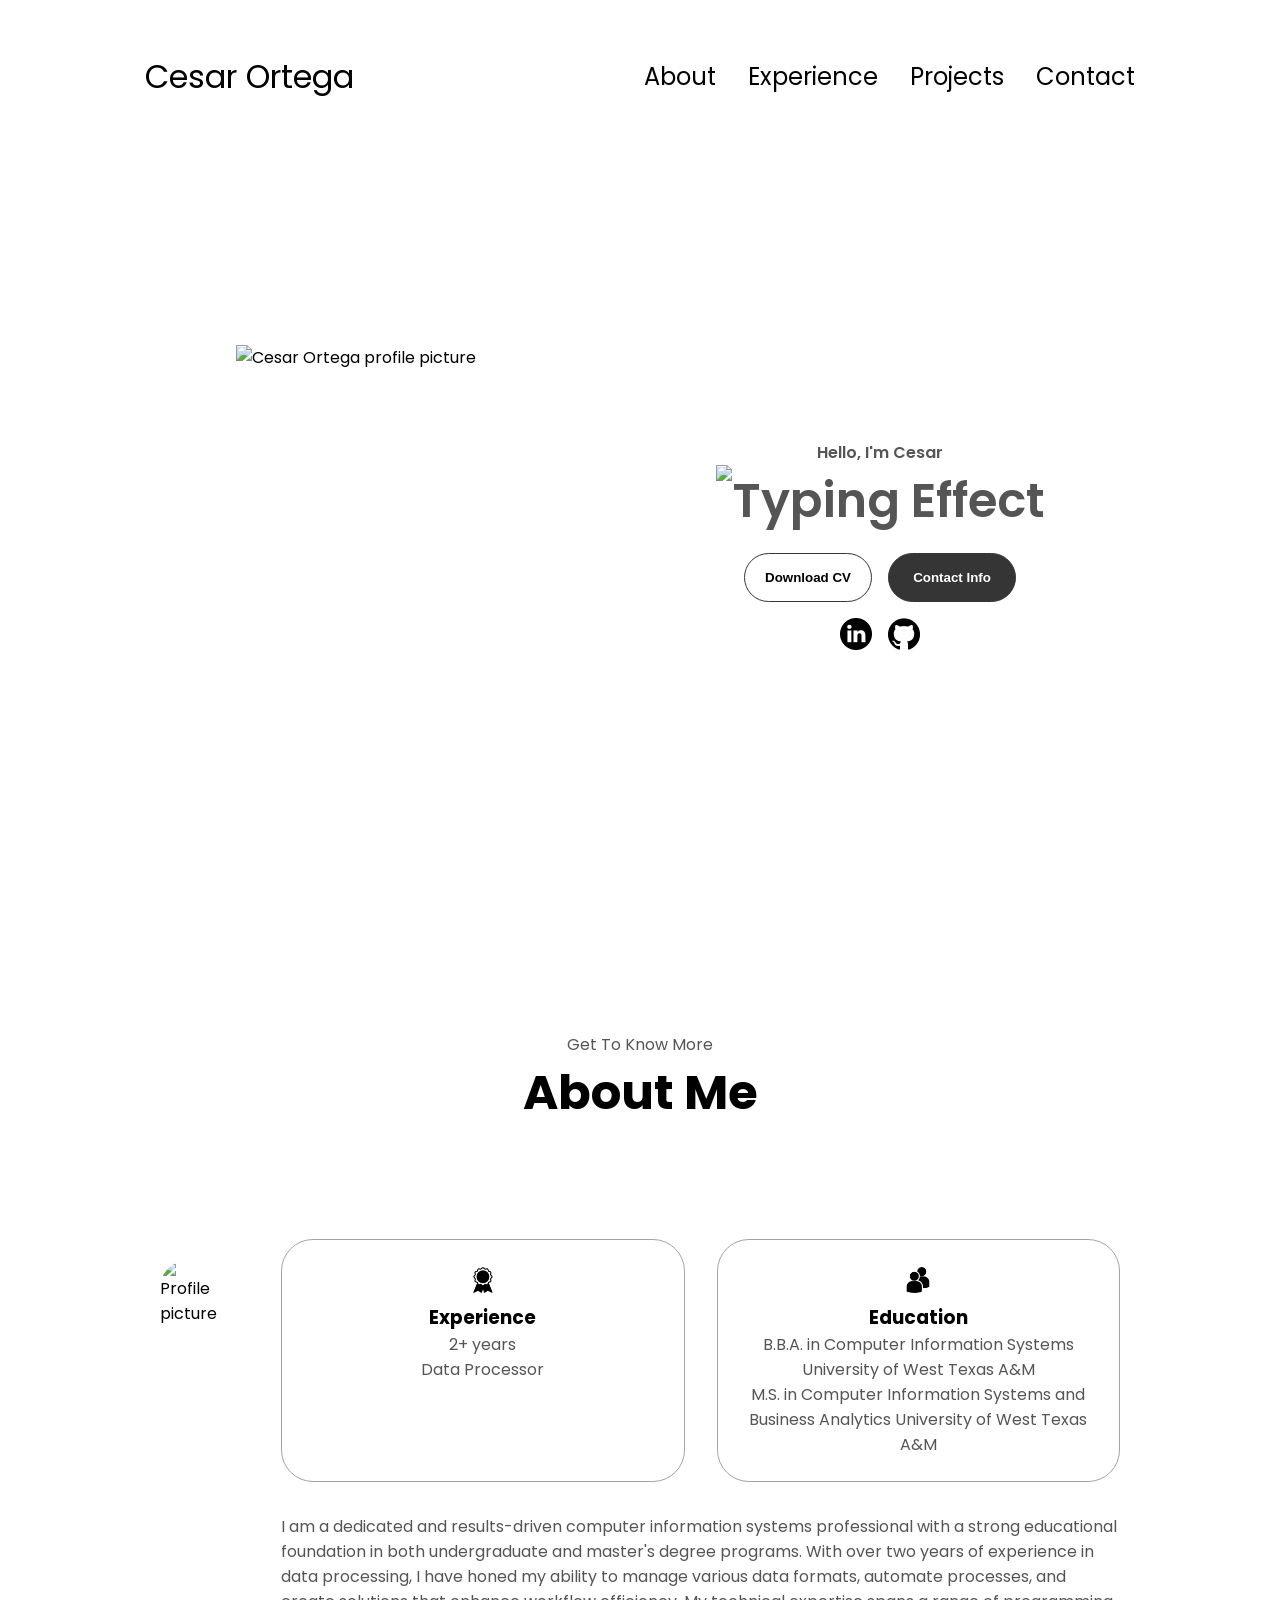
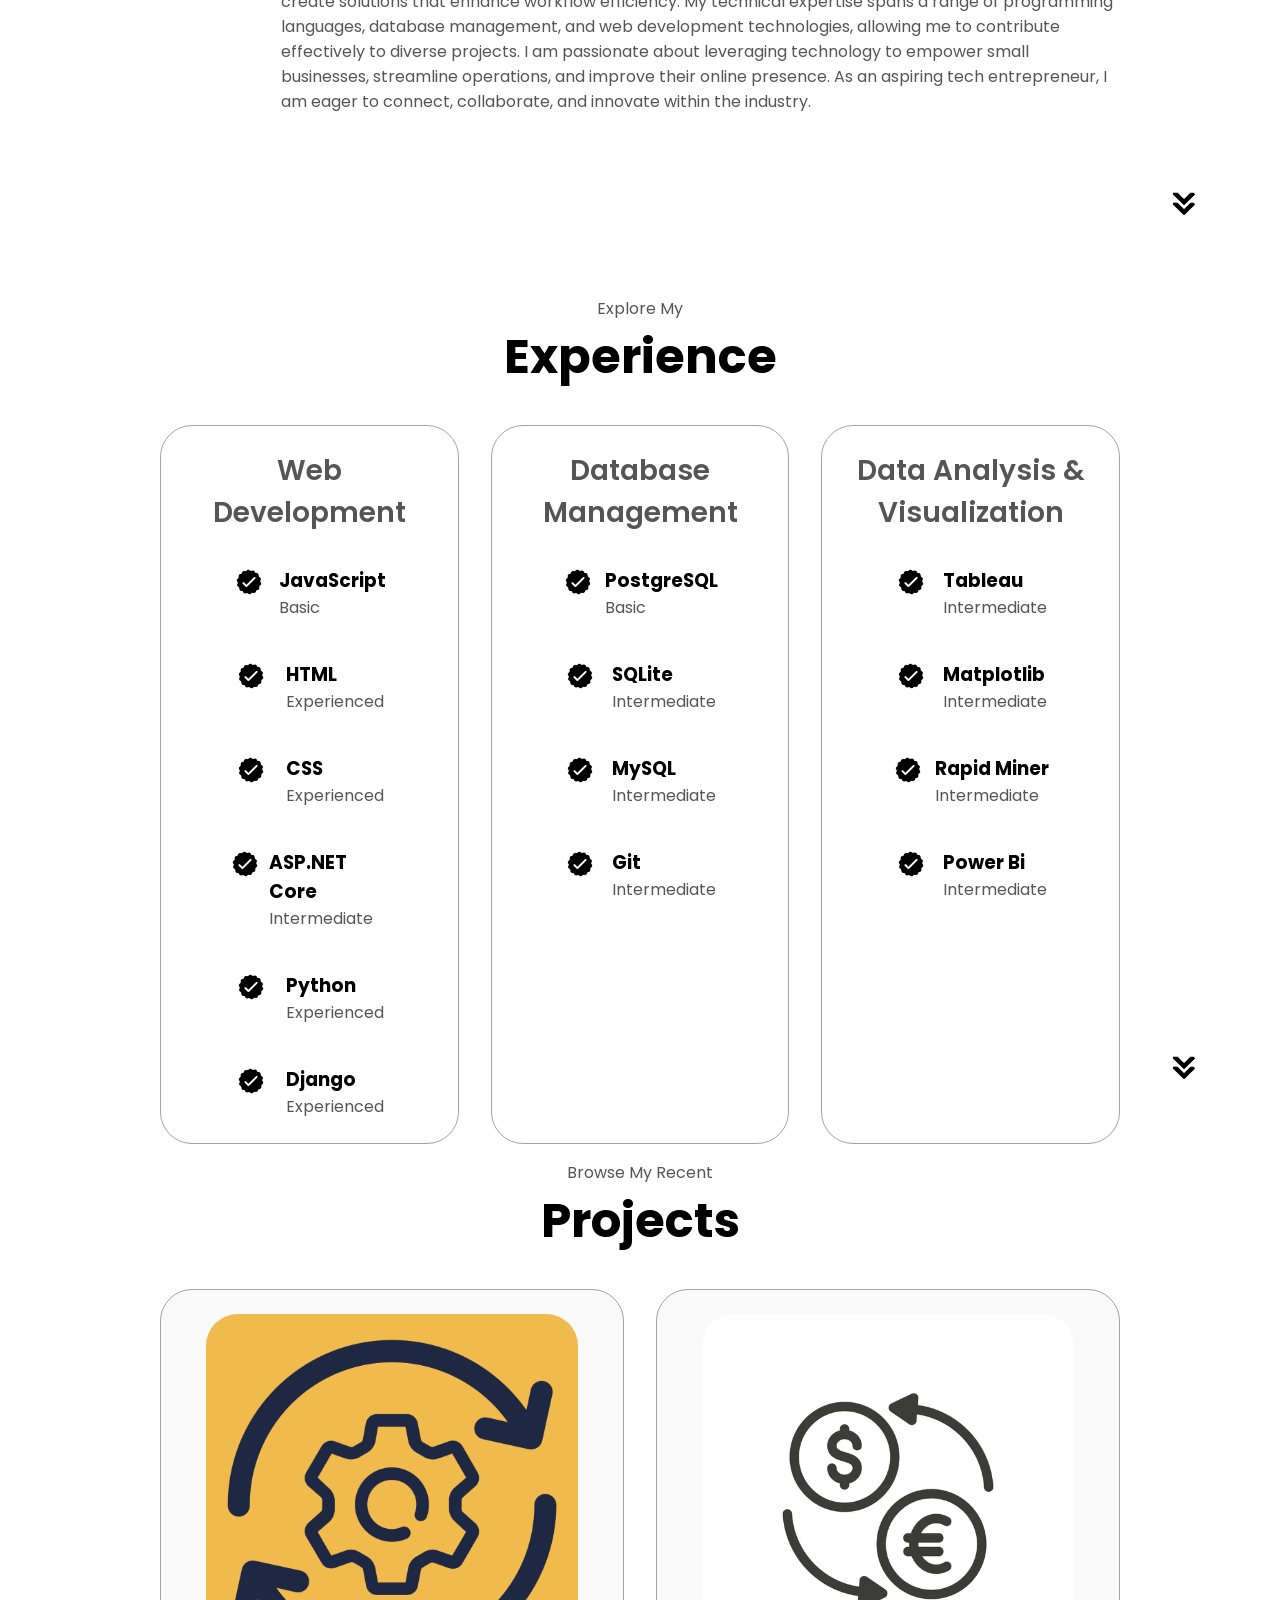
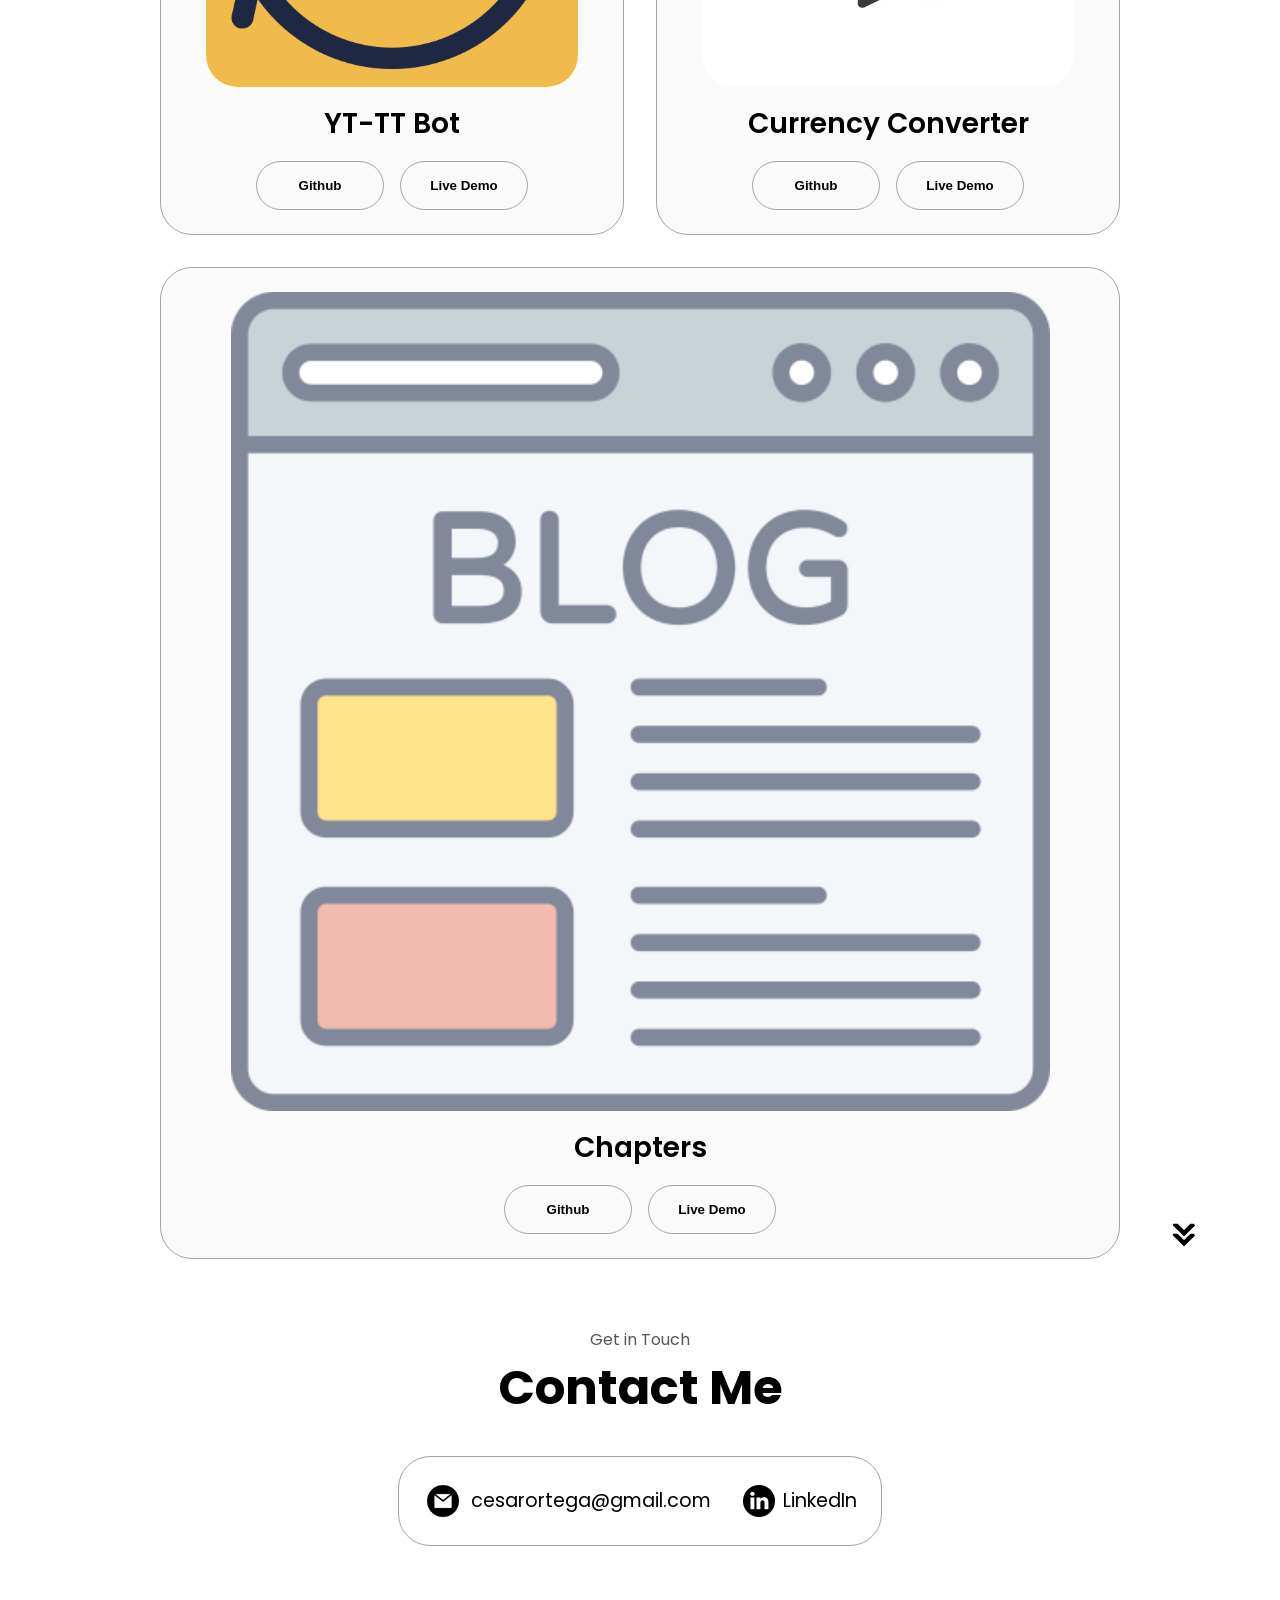
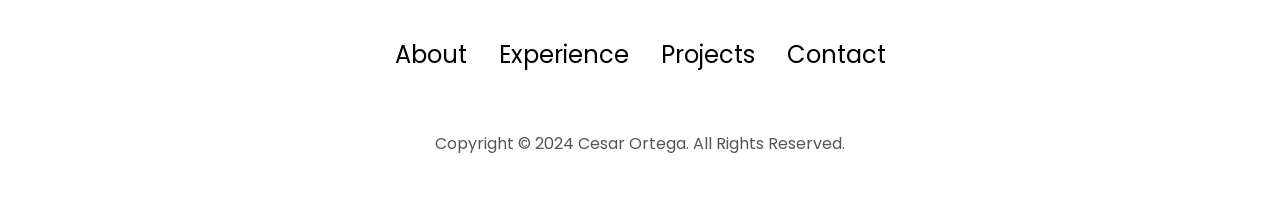
==== portfolio/index.html @ c5d30675 "Porfolio Commit Finished Version #1" ====
<!DOCTYPE html>
<html lang="en">
  <head>
    <meta charset="UTF-8" />
    <meta http-equiv="X-UA-Compatible" content="IE=edge" />
    <meta name="viewport" content="width=device-width, initial-scale=1.0" />
    <title>My Portfolio</title>
    <link rel="stylesheet" href="style.css" />
    <link rel="stylesheet" href="mediaqueries.css" />
  </head>
  <body>
    <nav id="desktop-nav">
      <div class="logo">Cesar Ortega</div>
      <div>
        <ul class="nav-links">
          <li><a href="#about">About</a></li>
          <li><a href="#experience">Experience</a></li>
          <li><a href="#projects">Projects</a></li>
          <li><a href="#contact">Contact</a></li>
        </ul>
      </div>
    </nav>
    <nav id="hamburger-nav">
      <div class="logo">Cesar Ortega</div>
      <div class="hamburger-menu">
        <div class="hamburger-icon" onclick="toggleMenu()">
          <span></span>
          <span></span>
          <span></span>
        </div>
        <div class="menu-links">
          <li><a href="#about" onclick="toggleMenu()">About</a></li>
          <li><a href="#experience" onclick="toggleMenu()">Experience</a></li>
          <li><a href="#projects" onclick="toggleMenu()">Projects</a></li>
          <li><a href="#contact" onclick="toggleMenu()">Contact</a></li>
        </div>
      </div>
    </nav>
    <section id="profile">
      <div class="section__pic-container">
        <img src="./assets/profile-pic.png" alt="Cesar Ortega profile picture" />
      </div>
      <!-- <div class="section__text">
        <p class="section__text__p1">Hello, I'm</p>
        <h1 class="title">Cesar Ortega</h1>
        <p class="section__text__p2">Frontend Developer</p>
        <div class="btn-container"> -->
          <div class="section__text">
            <p class="section__text__p1">Hello, I'm Cesar</p>
            <h1 class="title">
                <p align="center">
                    <img src="https://readme-typing-svg.herokuapp.com?font=Fira+Code&color=00A1E4&width=450&height=30&lines=👋👋👋;Tech+Entrepreneur;CIS+Graduate;Aspiring+Business+Owner..;Building+For+Small+Businesses..;Let's+Connect+and+Collaborate!&center=true" alt="Typing Effect">
                </p>
            </h1>
            <p class="section__text__p2"></p>
            <div class="btn-container">
          <button
            class="btn btn-color-2"
            onclick="window.open('./assets/resume.pdf')"
          >
            Download CV
          </button>
          <button class="btn btn-color-1" onclick="location.href='./#contact'">
            Contact Info
          </button>
        </div>
        <div id="socials-container">
          <img
            src="./assets/linkedin.png"
            alt="My LinkedIn profile"
            class="icon"
            onclick="location.href='https://www.linkedin.com/in/cesar-ortega-9091891b1/'"
          />
          <img
            src="./assets/github.png"
            alt="My Github profile"
            class="icon"
            onclick="location.href='https://github.com/Byte-Repository'"
          />
        </div>
      </div>
    </section>
    <section id="about">
      <p class="section__text__p1">Get To Know More</p>
      <h1 class="title">About Me</h1>
      <div class="section-container">
        <div class="section__pic-container">
          <img
            src="./assets/about-pic.png"
            alt="Profile picture"
            class="about-pic"
          />
        </div>
        <div class="about-details-container">
          <div class="about-containers">
            <div class="details-container">
              <img
                src="./assets/experience.png"
                alt="Experience icon"
                class="icon"
              />
              <h3>Experience</h3>
              <p>2+ years <br />Data Processor</p>
            </div>
            <div class="details-container">
              <img
                src="./assets/education.png"
                alt="Education icon"
                class="icon"
              />
              <h3>Education</h3>
              <p>B.B.A. in Computer Information Systems
                University of West Texas A&M <br />M.S. in Computer Information Systems and Business Analytics
                University of West Texas A&M
              </p>
            </div>
          </div>
          <div class="text-container">
            <p>
              I am a dedicated and results-driven computer information systems professional with a strong educational foundation in both undergraduate and master's degree programs. With over two years of experience in data processing, I have honed my ability to manage various data formats, automate processes, and create solutions that enhance workflow efficiency. My technical expertise spans a range of programming languages, database management, and web development technologies, allowing me to contribute effectively to diverse projects.
              I am passionate about leveraging technology to empower small businesses, streamline operations, and improve their online presence. As an aspiring tech entrepreneur, I am eager to connect, collaborate, and innovate within the industry.
            </p>
          </div>
        </div>
      </div>
      <img
        src="./assets/arrow.png"
        alt="Arrow icon"
        class="icon arrow"
        onclick="location.href='./#experience'"
      />
    </section>
    <section id="experience">
      <p class="section__text__p1">Explore My</p>
      <h1 class="title">Experience</h1>
      <div class="experience-details-container">
        <div class="about-containers">
          <div class="details-container">
            <h2 class="experience-sub-title">Web Development</h2>
            <div class="article-container">
              <article>
                <img src="./assets/checkmark.png" alt="Experience icon" class="icon" />
                <div>
                  <h3>JavaScript</h3>
                  <p>Basic</p>
                </div>
              </article>
              <article>
                <img src="./assets/checkmark.png" alt="Experience icon" class="icon" />
                <div>
                  <h3>HTML</h3>
                  <p>Experienced</p>
                </div>
              </article>
              <article>
                <img src="./assets/checkmark.png" alt="Experience icon" class="icon" />
                <div>
                  <h3>CSS</h3>
                  <p>Experienced</p>
                </div>
              </article>
              <article>
                <img src="./assets/checkmark.png" alt="Experience icon" class="icon" />
                <div>
                  <h3>ASP.NET Core</h3>
                  <p>Intermediate</p>
                </div>
              </article>
              <article>
                <img src="./assets/checkmark.png" alt="Experience icon" class="icon" />
                <div>
                  <h3>Python</h3>
                  <p>Experienced</p>
                </div>
              </article>
              <article>
                <img src="./assets/checkmark.png" alt="Experience icon" class="icon" />
                <div>
                  <h3>Django</h3>
                  <p>Experienced</p>
                </div>
              </article>
            </div>
          </div>
          <div class="details-container">
            <h2 class="experience-sub-title">Database Management</h2>
            <div class="article-container">
              <article>
                <img
                  src="./assets/checkmark.png"
                  alt="Experience icon"
                  class="icon"
                />
                <div>
                  <h3>PostgreSQL</h3>
                  <p>Basic</p>
                </div>
              </article>
              <article>
                <img
                  src="./assets/checkmark.png"
                  alt="Experience icon"
                  class="icon"
                />
                <div>
                  <h3>SQLite</h3>
                  <p>Intermediate</p>
                </div>
              </article>
              <article>
                <img
                  src="./assets/checkmark.png"
                  alt="Experience icon"
                  class="icon"
                />
                <div>
                  <h3>MySQL</h3>
                  <p>Intermediate</p>
                </div>
              </article>
              <article>
                <img
                  src="./assets/checkmark.png"
                  alt="Experience icon"
                  class="icon"
                />
                <div>
                  <h3>Git</h3>
                  <p>Intermediate</p>
                </div>
              </article>
            </div>
          </div>
          <div class="details-container">
            <h2 class="experience-sub-title">Data Analysis & Visualization</h2>
            <div class="article-container">
              <article>
                <img
                  src="./assets/checkmark.png"
                  alt="Experience icon"
                  class="icon"
                />
                <div>
                  <h3>Tableau</h3>
                  <p>Intermediate</p>
                </div>
              </article>
              <article>
                <img
                  src="./assets/checkmark.png"
                  alt="Experience icon"
                  class="icon"
                />
                <div>
                  <h3>Matplotlib</h3>
                  <p>Intermediate</p>
                </div>
              </article>
              <article>
                <img
                  src="./assets/checkmark.png"
                  alt="Experience icon"
                  class="icon"
                />
                <div>
                  <h3>Rapid Miner</h3>
                  <p>Intermediate</p>
                </div>
              </article>
              <article>
                <img
                  src="./assets/checkmark.png"
                  alt="Experience icon"
                  class="icon"
                />
                <div>
                  <h3>Power Bi</h3>
                  <p>Intermediate</p>
                </div>
              </article>
            </div>
        </div>
      </div>
      <img
        src="./assets/arrow.png"
        alt="Arrow icon"
        class="icon arrow"
        onclick="location.href='./#projects'"
      />
    </section>
    <section id="projects">
      <p class="section__text__p1">Browse My Recent</p>
      <h1 class="title">Projects</h1>
      <div class="experience-details-container">
        <div class="about-containers">
          <div class="details-container color-container">
            <div class="article-container">
              <img
                src="./assets/project-1.png"
                alt="Project 1"
                class="project-img"
              />
            </div>
            <h2 class="experience-sub-title project-title">YT-TT Bot</h2>
            <div class="btn-container">
              <button
                class="btn btn-color-2 project-btn"
                onclick="location.href='https://github.com/Byte-Repository/yt-tt-Bot'"
              >
                Github
              </button>
              <button
                class="btn btn-color-2 project-btn"
                onclick="location.href='https://github.com/Byte-Repository/yt-tt-Bot'"
              >
                Live Demo
              </button>
            </div>
          </div>
          <div class="details-container color-container">
            <div class="article-container">
              <img
                src="./assets/project-2.png"
                alt="Project 2"
                class="project-img"
              />
            </div>
            <h2 class="experience-sub-title project-title">Currency Converter</h2>
            <div class="btn-container">
              <button
                class="btn btn-color-2 project-btn"
                onclick="location.href='https://github.com/Byte-Repository/CurrencyConverter'"
              >
                Github
              </button>
              <button
                class="btn btn-color-2 project-btn"
                onclick="location.href='https://github.com/Byte-Repository/CurrencyConverter'"
              >
                Live Demo
              </button>
            </div>
          </div>
          <div class="details-container color-container">
            <div class="article-container">
              <img
                src="./assets/project-3.png"
                alt="Project 3"
                class="project-img"
              />
            </div>
            <h2 class="experience-sub-title project-title">Chapters</h2>
            <div class="btn-container">
              <button
                class="btn btn-color-2 project-btn"
                onclick="location.href='https://github.com/Byte-Repository/chapters'"
              >
                Github
              </button>
              <button
                class="btn btn-color-2 project-btn"
                onclick="location.href='https://github.com/Byte-Repository/chapters'"
              >
                Live Demo
              </button>
            </div>
          </div>
        </div>
      </div>
      <img
        src="./assets/arrow.png"
        alt="Arrow icon"
        class="icon arrow"
        onclick="location.href='./#contact'"
      />
    </section>
    <section id="contact">
      <p class="section__text__p1">Get in Touch</p>
      <h1 class="title">Contact Me</h1>
      <div class="contact-info-upper-container">
        <div class="contact-info-container">
          <img
            src="./assets/email.png"
            alt="Email icon"
            class="icon contact-icon email-icon"
          />
          <p><a href="mailto:cesarortegafrias@gmail.com">cesarortega@gmail.com</a></p>
        </div>
        <div class="contact-info-container">
          <img
            src="./assets/linkedin.png"
            alt="LinkedIn icon"
            class="icon contact-icon"
          />
          <p><a href="https://www.linkedin.com/in/cesar-ortega-9091891b1/">LinkedIn</a></p>
        </div>
      </div>
    </section>
    <footer>
      <nav>
        <div class="nav-links-container">
          <ul class="nav-links">
            <li><a href="#about">About</a></li>
            <li><a href="#experience">Experience</a></li>
            <li><a href="#projects">Projects</a></li>
            <li><a href="#contact">Contact</a></li>
          </ul>
        </div>
      </nav>
      <p>Copyright &#169; 2024 Cesar Ortega. All Rights Reserved.</p>
    </footer>
    <script src="script.js"></script>
  </body>
</html>
---- portfolio/style.css ----
/* GENERAL */

@import url("https://fonts.googleapis.com/css2?family=Poppins:wght@300;400;500;600&display=swap");

* {
  margin: 0;
  padding: 0;
}

body {
  font-family: "Poppins", sans-serif;
}

html {
  scroll-behavior: smooth;
}

p {
  color: rgb(85, 85, 85);
}

/* TRANSITION */

a,
.btn {
  transition: all 300ms ease;
}

/* DESKTOP NAV */

nav,
.nav-links {
  display: flex;
}

nav {
  justify-content: space-around;
  align-items: center;
  height: 17vh;
}

.nav-links {
  gap: 2rem;
  list-style: none;
  font-size: 1.5rem;
}

a {
  color: black;
  text-decoration: none;
  text-decoration-color: white;
}

a:hover {
  color: grey;
  text-decoration: underline;
  text-underline-offset: 1rem;
  text-decoration-color: rgb(181, 181, 181);
}

.logo {
  font-size: 2rem;
}

.logo:hover {
  cursor: default;
}

/* HAMBURGER MENU */

#hamburger-nav {
  display: none;
}

.hamburger-menu {
  position: relative;
  display: inline-block;
}

.hamburger-icon {
  display: flex;
  flex-direction: column;
  justify-content: space-between;
  height: 24px;
  width: 30px;
  cursor: pointer;
}

.hamburger-icon span {
  width: 100%;
  height: 2px;
  background-color: black;
  transition: all 0.3 ease-in-out;
}

.menu-links {
  position: absolute;
  top: 100%;
  right: 0;
  background-color: white;
  width: fit-content;
  max-height: 0;
  overflow: hidden;
  transition: all 0.3 ease-in-out;
}

.menu-links a {
  display: block;
  padding: 10px;
  text-align: center;
  font-size: 1.5rem;
  color: black;
  text-decoration: none;
  transition: all 0.3 ease-in-out;
}

.menu-links li {
  list-style: none;
}

.menu-links.open {
  max-height: 300px;
}

.hamburger-icon.open span:first-child {
  transform: rotate(45deg) translate(10px, 5px);
}

.hamburger-icon.open span:nth-child(2) {
  opacity: 0;
}

.hamburger-icon.open span:last-child {
  transform: rotate(-45deg) translate(10px, -5px);
}

.hamburger-icon span:first-child {
  transform: none;
}

.hamburger-icon span:first-child {
  opacity: 1;
}

.hamburger-icon span:first-child {
  transform: none;
}

/* SECTIONS */

section {
  padding-top: 4vh;
  height: 96vh;
  margin: 0 10rem;
  box-sizing: border-box;
  min-height: fit-content;
}

.section-container {
  display: flex;
}

/* PROFILE SECTION */

#profile {
  display: flex;
  justify-content: center;
  gap: 5rem;
  height: 80vh;
}

.section__pic-container {
  display: flex;
  height: 400px;
  width: 400px;
  margin: auto 0;
}

.section__text {
  align-self: center;
  text-align: center;
}

.section__text p {
  font-weight: 600;
}

.section__text__p1 {
  text-align: center;
}

.section__text__p2 {
  font-size: 1.75rem;
  margin-bottom: 1rem;
}

.title {
  font-size: 3rem;
  text-align: center;
}

#socials-container {
  display: flex;
  justify-content: center;
  margin-top: 1rem;
  gap: 1rem;
}

/* ICONS */

.icon {
  cursor: pointer;
  height: 2rem;
}

/* BUTTONS */

.btn-container {
  display: flex;
  justify-content: center;
  gap: 1rem;
}

.btn {
  font-weight: 600;
  transition: all 300ms ease;
  padding: 1rem;
  width: 8rem;
  border-radius: 2rem;
}

.btn-color-1,
.btn-color-2 {
  border: rgb(53, 53, 53) 0.1rem solid;
}

.btn-color-1:hover,
.btn-color-2:hover {
  cursor: pointer;
}

.btn-color-1,
.btn-color-2:hover {
  background: rgb(53, 53, 53);
  color: white;
}

.btn-color-1:hover {
  background: rgb(0, 0, 0);
}

.btn-color-2 {
  background: none;
}

.btn-color-2:hover {
  border: rgb(255, 255, 255) 0.1rem solid;
}

.btn-container {
  gap: 1rem;
}

/* ABOUT SECTION */

#about {
  position: relative;
}

.about-containers {
  gap: 2rem;
  margin-bottom: 2rem;
  margin-top: 2rem;
}

.about-details-container {
  justify-content: center;
  flex-direction: column;
}

.about-containers,
.about-details-container {
  display: flex;
}

.about-pic {
  border-radius: 2rem;
}

.arrow {
  position: absolute;
  right: -5rem;
  bottom: 2.5rem;
}

.details-container {
  padding: 1.5rem;
  flex: 1;
  background: white;
  border-radius: 2rem;
  border: rgb(53, 53, 53) 0.1rem solid;
  border-color: rgb(163, 163, 163);
  text-align: center;
}

.section-container {
  gap: 4rem;
  height: 80%;
}

.section__pic-container {
  height: 400px;
  width: 400px;
  margin: auto 0;
}

/* EXPERIENCE SECTION */

#experience {
  position: relative;
}

.experience-sub-title {
  color: rgb(85, 85, 85);
  font-weight: 600;
  font-size: 1.75rem;
  margin-bottom: 2rem;
}

.experience-details-container {
  display: flex;
  justify-content: center;
  flex-direction: column;
}

.article-container {
  display: flex;
  text-align: initial;
  flex-wrap: wrap;
  flex-direction: row;
  gap: 2.5rem;
  justify-content: space-around;
}

article {
  display: flex;
  width: 10rem;
  justify-content: space-around;
  gap: 0.5rem;
}

article .icon {
  cursor: default;
}

/* PROJECTS SECTION */

#projects {
  position: relative;
}

.color-container {
  border-color: rgb(163, 163, 163);
  background: rgb(250, 250, 250);
}

.project-img {
  border-radius: 2rem;
  width: 90%;
  height: 90%;
}

.project-title {
  margin: 1rem;
  color: black;
}

.project-btn {
  color: black;
  border-color: rgb(163, 163, 163);
}

/* CONTACT */

#contact {
  display: flex;
  justify-content: center;
  flex-direction: column;
  height: 70vh;
}

.contact-info-upper-container {
  display: flex;
  justify-content: center;
  border-radius: 2rem;
  border: rgb(53, 53, 53) 0.1rem solid;
  border-color: rgb(163, 163, 163);
  background: (250, 250, 250);
  margin: 2rem auto;
  padding: 0.5rem;
}

.contact-info-container {
  display: flex;
  align-items: center;
  justify-content: center;
  gap: 0.5rem;
  margin: 1rem;
}

.contact-info-container p {
  font-size: larger;
}

.contact-icon {
  cursor: default;
}

.email-icon {
  height: 2.5rem;
}

/* FOOTER SECTION */

footer {
  height: 26vh;
  margin: 0 1rem;
}

footer p {
  text-align: center;
}
---- portfolio/mediaqueries.css ----
@media screen and (max-width: 1400px) {
  #profile {
    height: 83vh;
    margin-bottom: 6rem;
  }
  .about-containers {
    flex-wrap: wrap;
  }
  #contact,
  #projects {
    height: fit-content;
  }
}

@media screen and (max-width: 1200px) {
  #desktop-nav {
    display: none;
  }
  #hamburger-nav {
    display: flex;
  }
  #experience,
  .experience-details-container {
    margin-top: 2rem;
  }
  #profile,
  .section-container {
    display: block;
  }
  .arrow {
    display: none;
  }
  section,
  .section-container {
    height: fit-content;
  }
  section {
    margin: 0 5%;
  }
  .section__pic-container {
    width: 275px;
    height: 275px;
    margin: 0 auto 2rem;
  }
  .about-containers {
    margin-top: 0;
  }
}

@media screen and (max-width: 600px) {
  #contact,
  footer {
    height: 40vh;
  }
  #profile {
    height: 83vh;
    margin-bottom: 0;
  }
  article {
    font-size: 1rem;
  }
  footer nav {
    height: fit-content;
    margin-bottom: 2rem;
  }
  .about-containers,
  .contact-info-upper-container,
  .btn-container {
    flex-wrap: wrap;
  }
  .contact-info-container {
    margin: 0;
  }
  .contact-info-container p,
  .nav-links li a {
    font-size: 1rem;
  }
  .experience-sub-title {
    font-size: 1.25rem;
  }
  .logo {
    font-size: 1.5rem;
  }
  .nav-links {
    flex-direction: column;
    gap: 0.5rem;
    text-align: center;
  }
  .section__pic-container {
    width: auto;
    height: 46vw;
    justify-content: center;
  }
  .section__text__p2 {
    font-size: 1.25rem;
  }
  .title {
    font-size: 2rem;
  }
  .text-container {
    text-align: justify;
  }
}
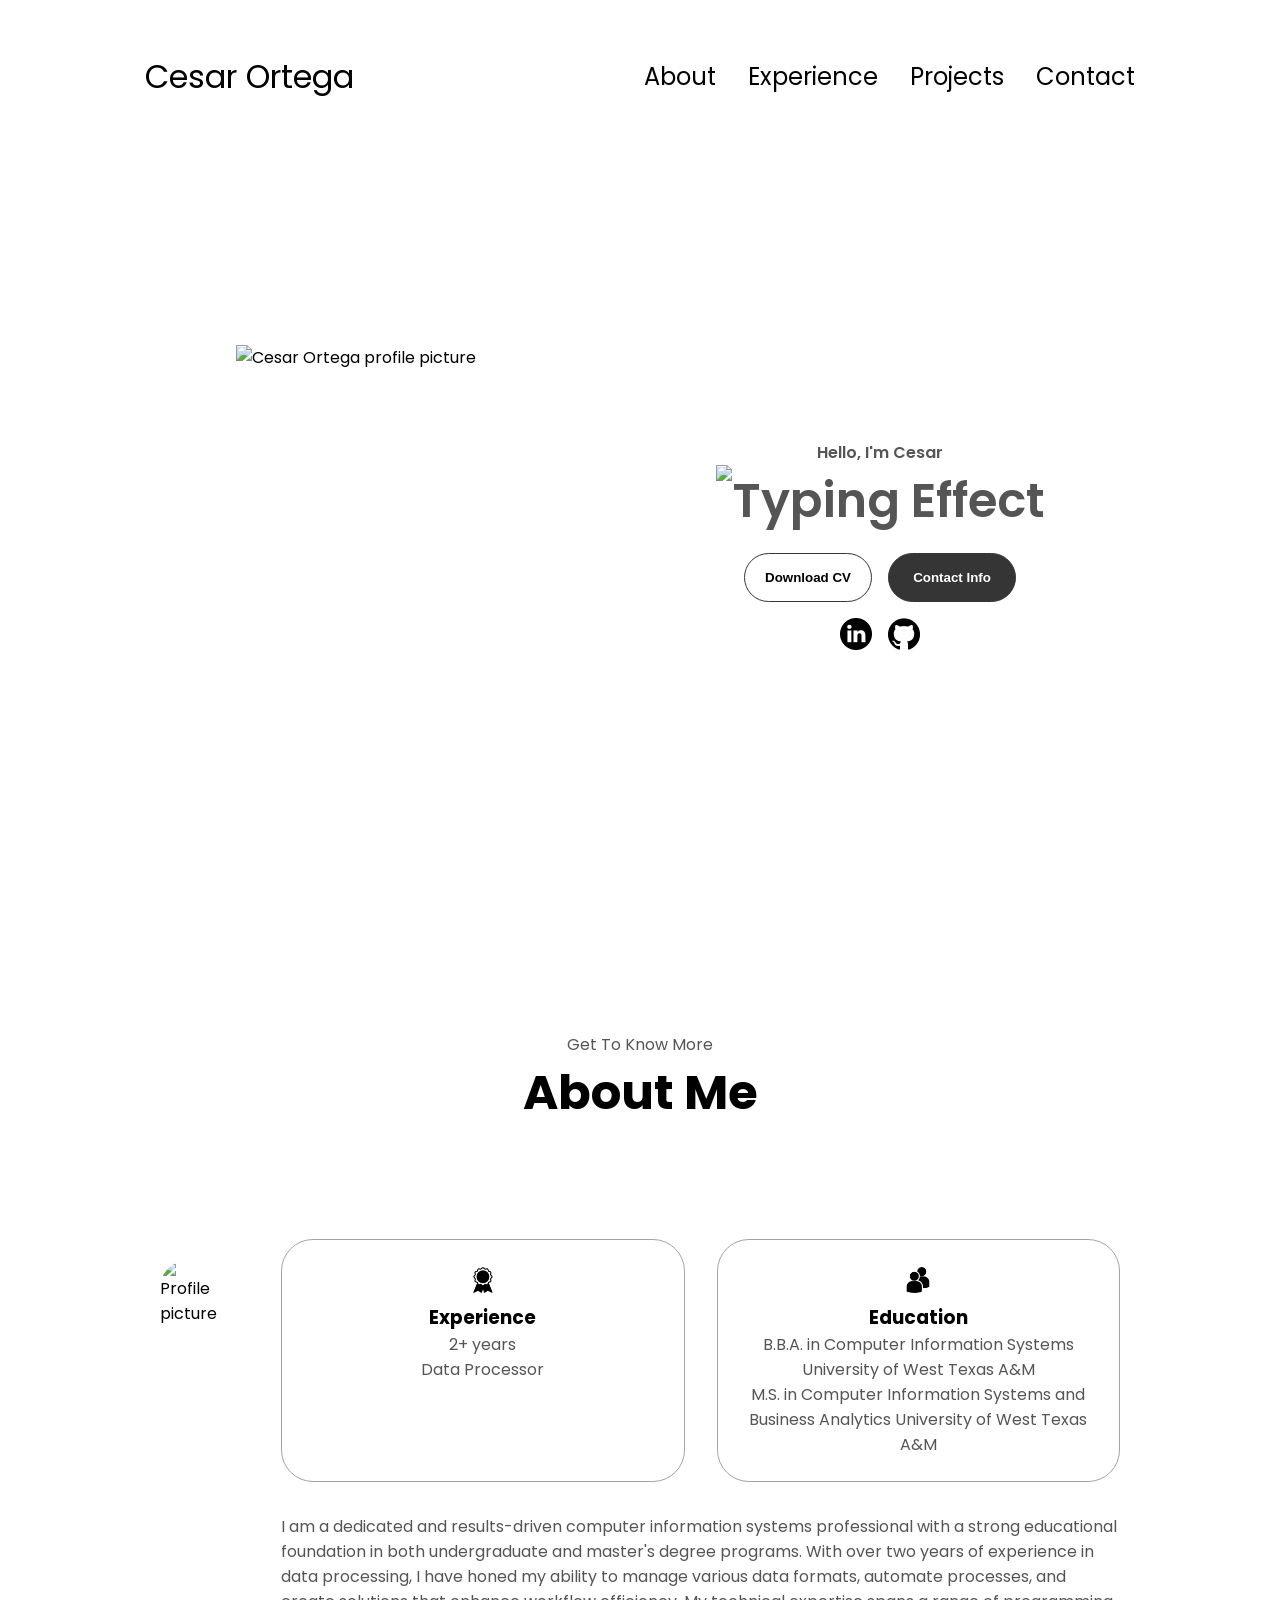
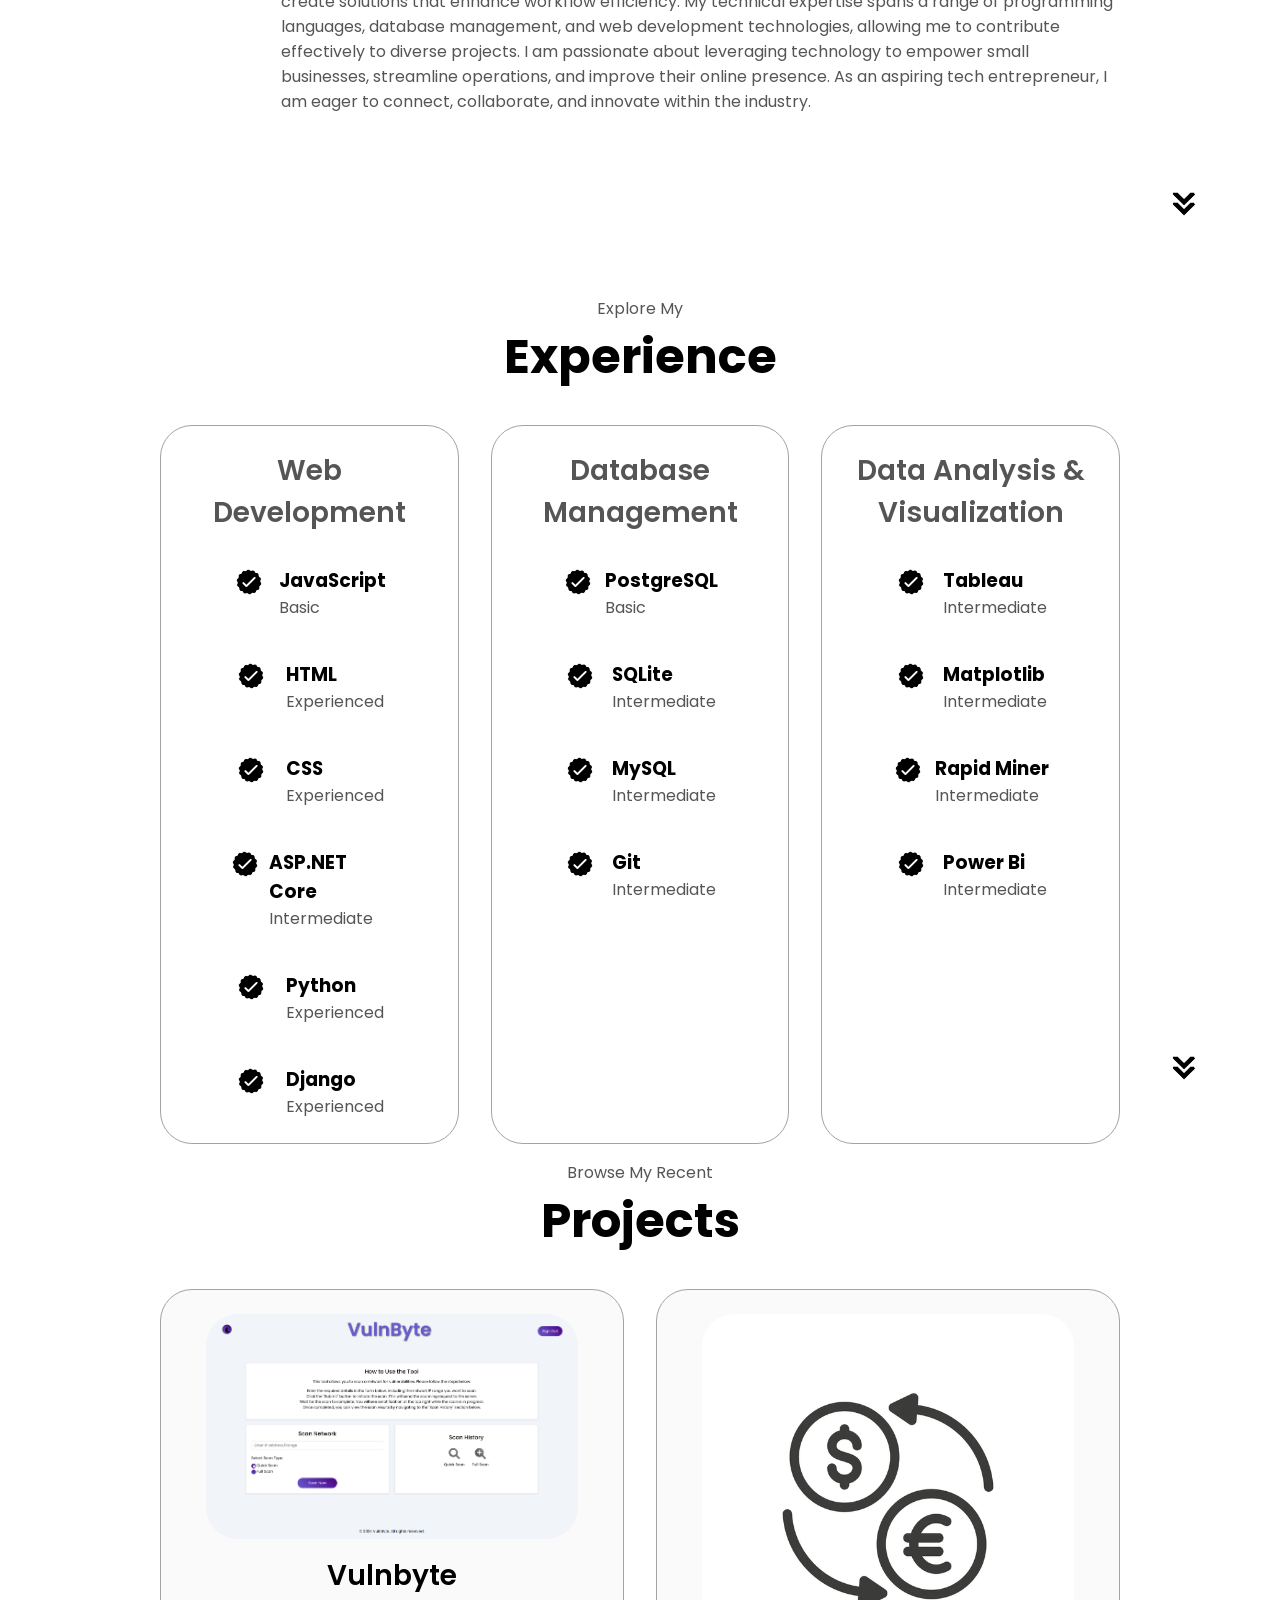
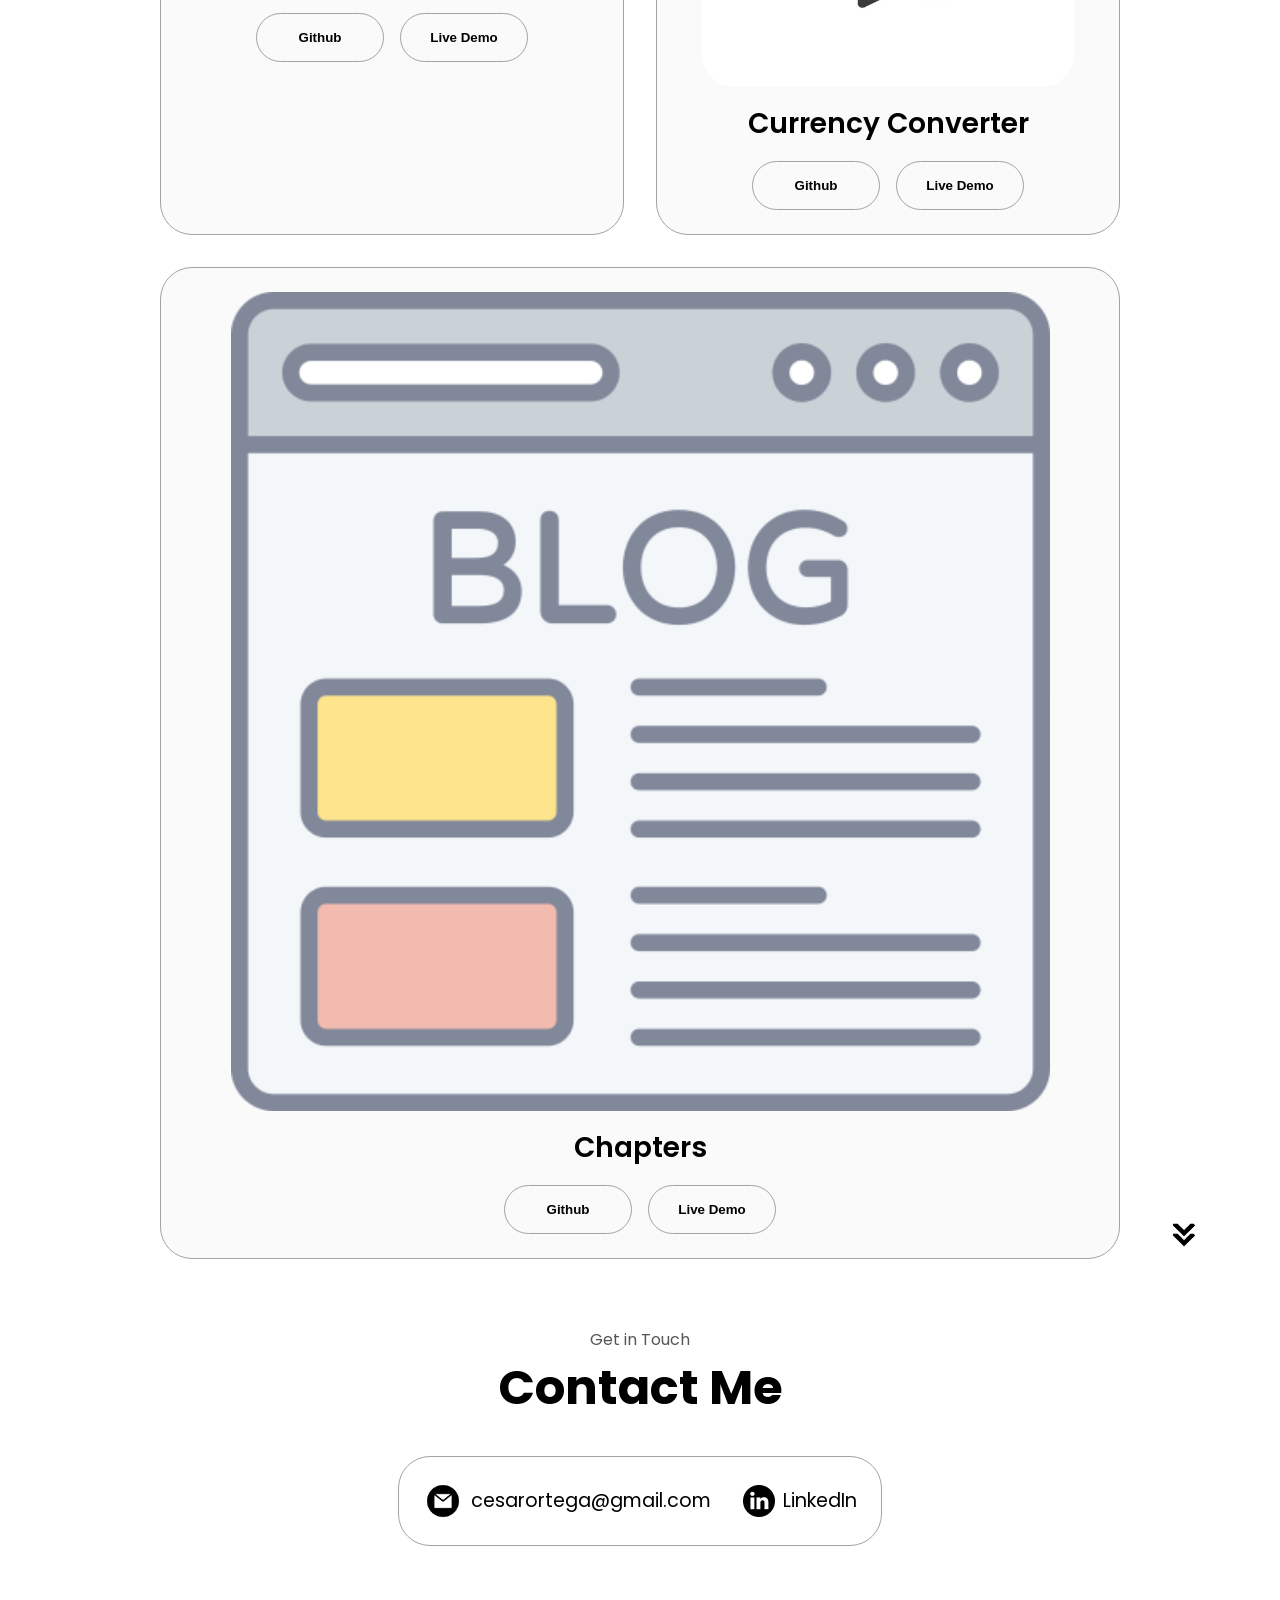
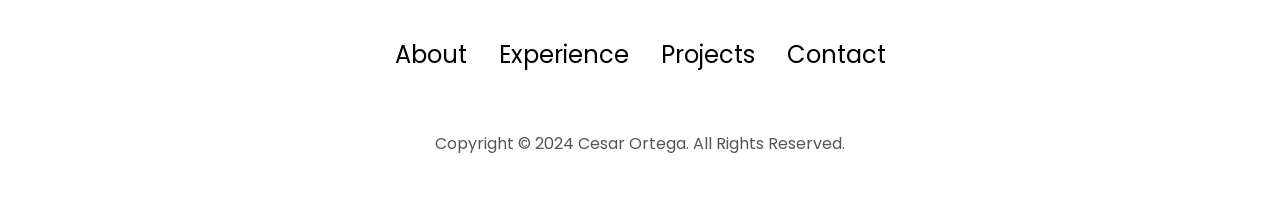
==== commit 3ac1348c: "project update" ====
--- a/portfolio/index.html
+++ b/portfolio/index.html
@@ -48,10 +48,10 @@
           <div class="section__text">
             <p class="section__text__p1">Hello, I'm Cesar</p>
             <h1 class="title">
-                <p align="center">
-                    <img src="https://readme-typing-svg.herokuapp.com?font=Fira+Code&color=00A1E4&width=450&height=30&lines=👋👋👋;Tech+Entrepreneur;CIS+Graduate;Aspiring+Business+Owner..;Building+For+Small+Businesses..;Let's+Connect+and+Collaborate!&center=true" alt="Typing Effect">
-                </p>
-            </h1>
+              <p class="centered-text">
+                <img src="https://readme-typing-svg.herokuapp.com?font=Fira+Code&color=00A1E4&width=450&height=30&lines=👋👋👋;Tech+Entrepreneur;CIS+Graduate;Aspiring+Business+Owner..;Building+For+Small+Businesses..;Let's+Connect+and+Collaborate!&center=true" alt="Typing Effect">
+              </p>
+            </h1>            
             <p class="section__text__p2"></p>
             <div class="btn-container">
           <button
@@ -296,22 +296,22 @@
           <div class="details-container color-container">
             <div class="article-container">
               <img
-                src="./assets/project-1.png"
+                src="./assets/vulnbyte1.png"
                 alt="Project 1"
                 class="project-img"
               />
             </div>
-            <h2 class="experience-sub-title project-title">YT-TT Bot</h2>
+            <h2 class="experience-sub-title project-title">Vulnbyte</h2>
             <div class="btn-container">
               <button
                 class="btn btn-color-2 project-btn"
-                onclick="location.href='https://github.com/Byte-Repository/yt-tt-Bot'"
+                onclick="location.href='https://github.com/cega-dev/vulnbyte'"
               >
                 Github
               </button>
               <button
                 class="btn btn-color-2 project-btn"
-                onclick="location.href='https://github.com/Byte-Repository/yt-tt-Bot'"
+                onclick="location.href='https://vulnbyte.onrender.com/authentication/login'"
               >
                 Live Demo
               </button>
--- a/portfolio/style.css
+++ b/portfolio/style.css
@@ -430,3 +430,44 @@
 footer p {
   text-align: center;
 }
+
+/* Target mobile devices */
+@media (max-width: 768px) {
+  /* Center the title text */
+  .title, .section__text__p1 {
+    text-align: center;
+  }
+
+  /* Center any other specific text elements as needed */
+  .section__text__p2 {
+    text-align: center;
+  }
+
+  /* Center the profile paragraph as well */
+  .section__text__p1, .section__text__p2 {
+    text-align: center;
+  }
+
+  /* Ensure the buttons are centered (optional) */
+  .btn-container {
+    text-align: center;
+  }
+}
+
+/* Target mobile devices */
+@media (max-width: 768px) {
+  /* Center the content */
+  .centered-text {
+    text-align: center;
+    display: flex;
+    justify-content: center;
+    align-items: center;
+  }
+
+  .centered-text img {
+    display: block;  /* Remove any extra spacing caused by inline images */
+    margin: 0 auto;  /* Center the image within the paragraph */
+  }
+}
+
+
--- a/portfolio/mediaqueries.css
+++ b/portfolio/mediaqueries.css
@@ -101,3 +101,42 @@
     text-align: justify;
   }
 }
+
+/* Target mobile devices */
+@media (max-width: 768px) {
+  /* Center the title text */
+  .title, .section__text__p1 {
+    text-align: center;
+  }
+
+  /* Center any other specific text elements as needed */
+  .section__text__p2 {
+    text-align: center;
+  }
+
+  /* Center the profile paragraph as well */
+  .section__text__p1, .section__text__p2 {
+    text-align: center;
+  }
+
+  /* Ensure the buttons are centered (optional) */
+  .btn-container {
+    text-align: center;
+  }
+}
+
+/* Target mobile devices */
+@media (max-width: 768px) {
+  /* Center the content */
+  .centered-text {
+    text-align: center;
+    display: flex;
+    justify-content: center;
+    align-items: center;
+  }
+
+  .centered-text img {
+    display: block;  /* Remove any extra spacing caused by inline images */
+    margin: 0 auto;  /* Center the image within the paragraph */
+  }
+}
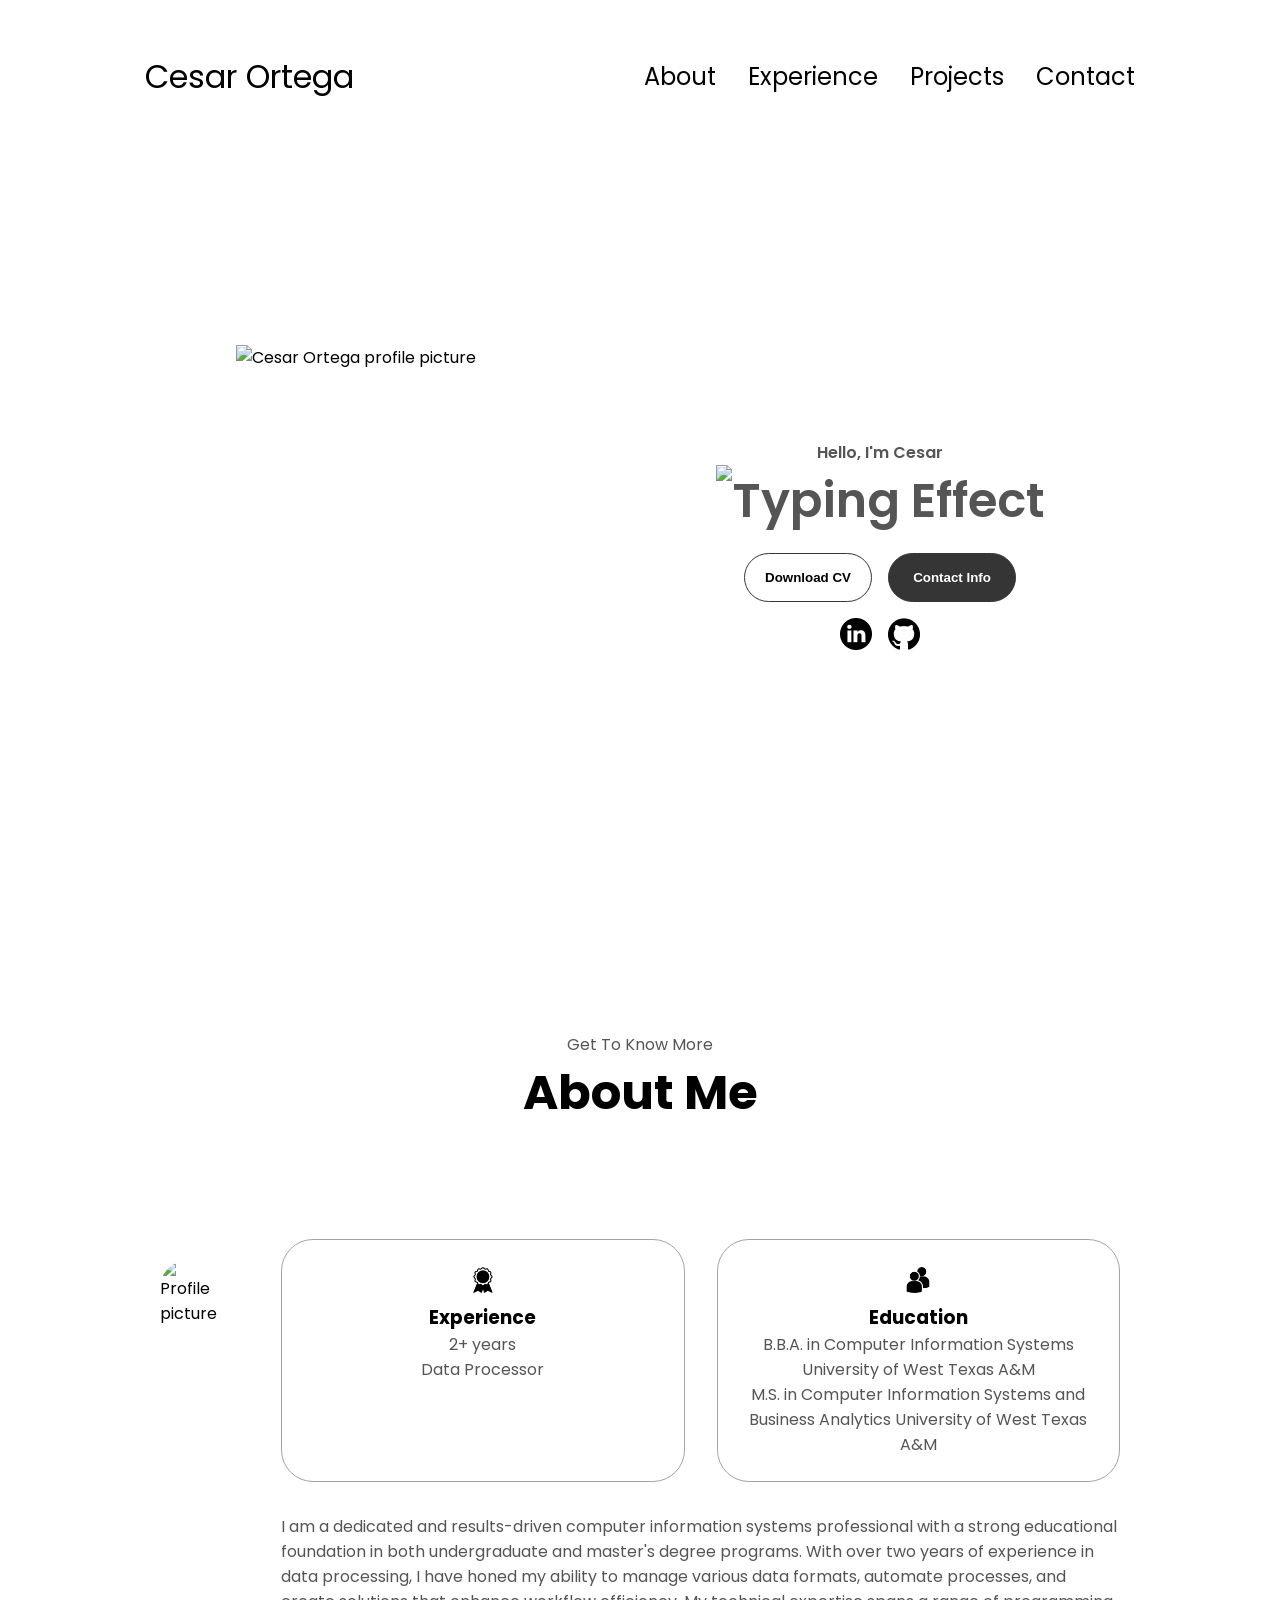
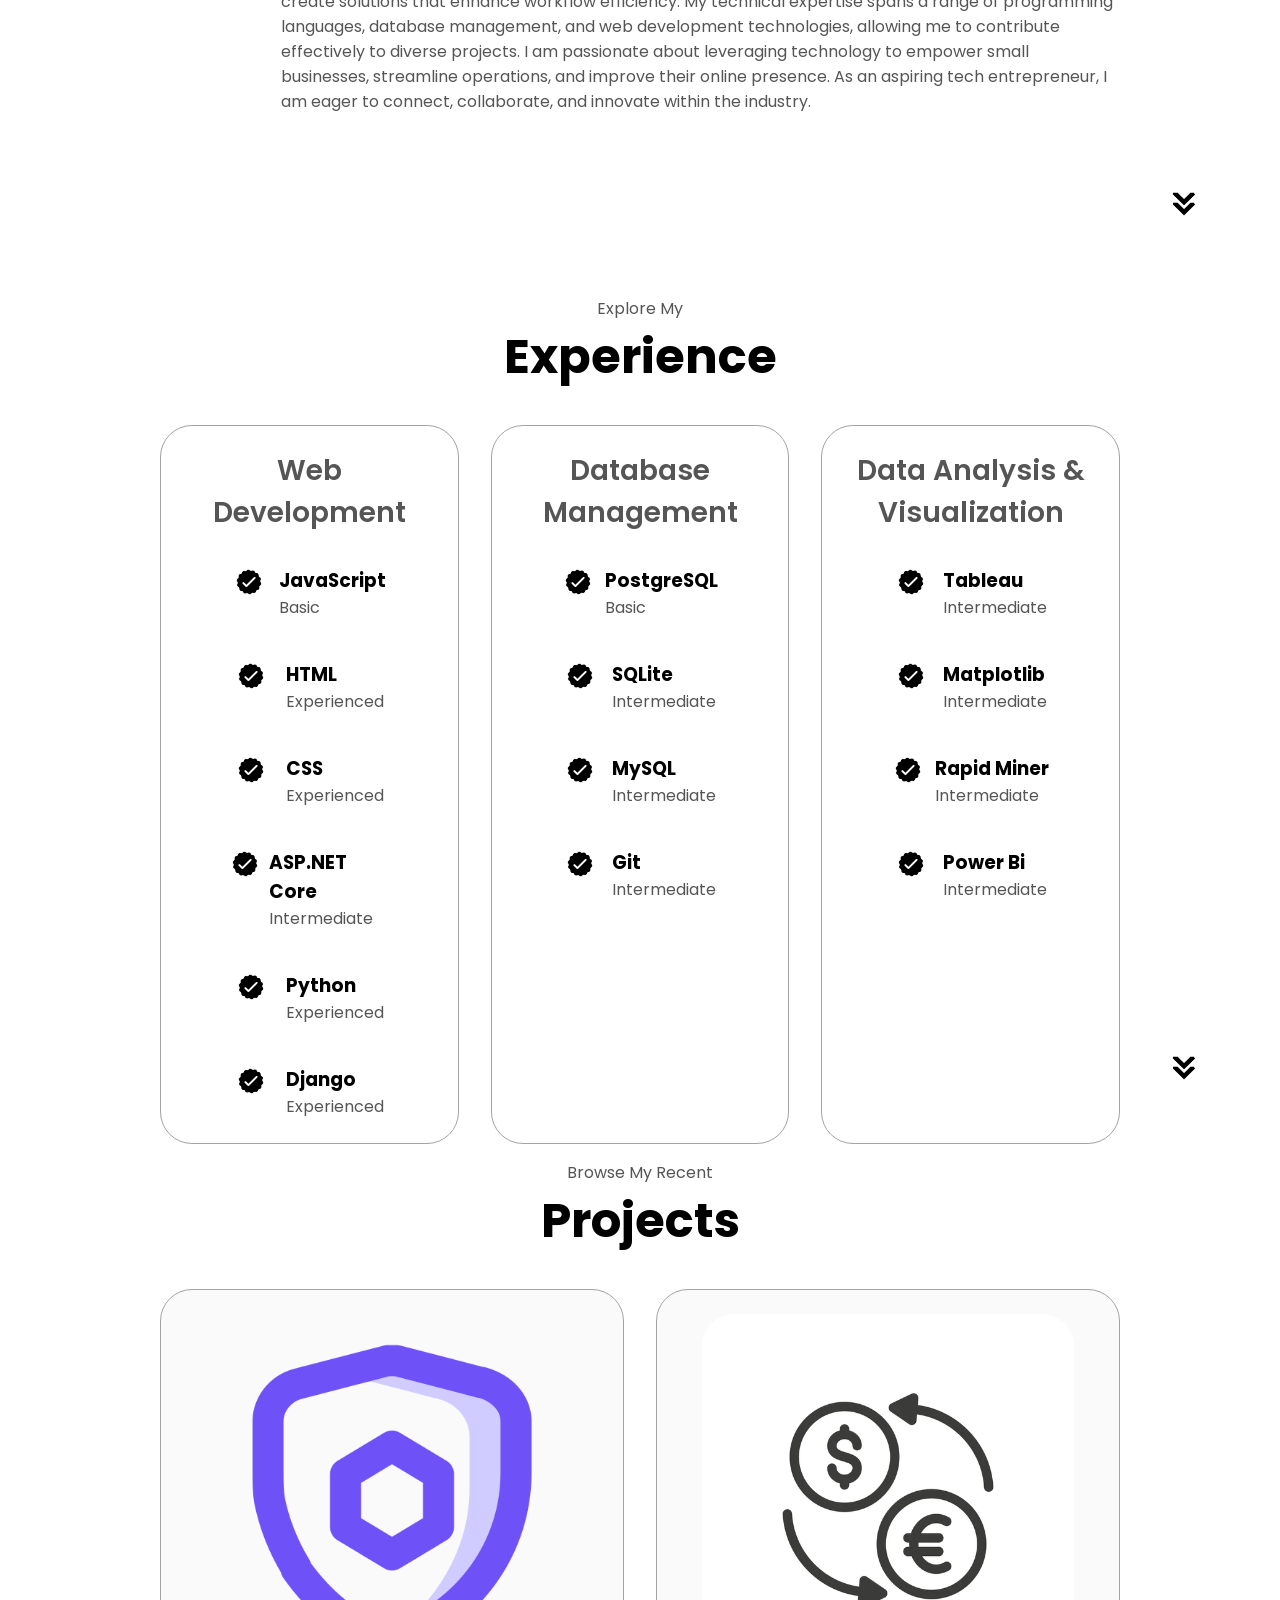
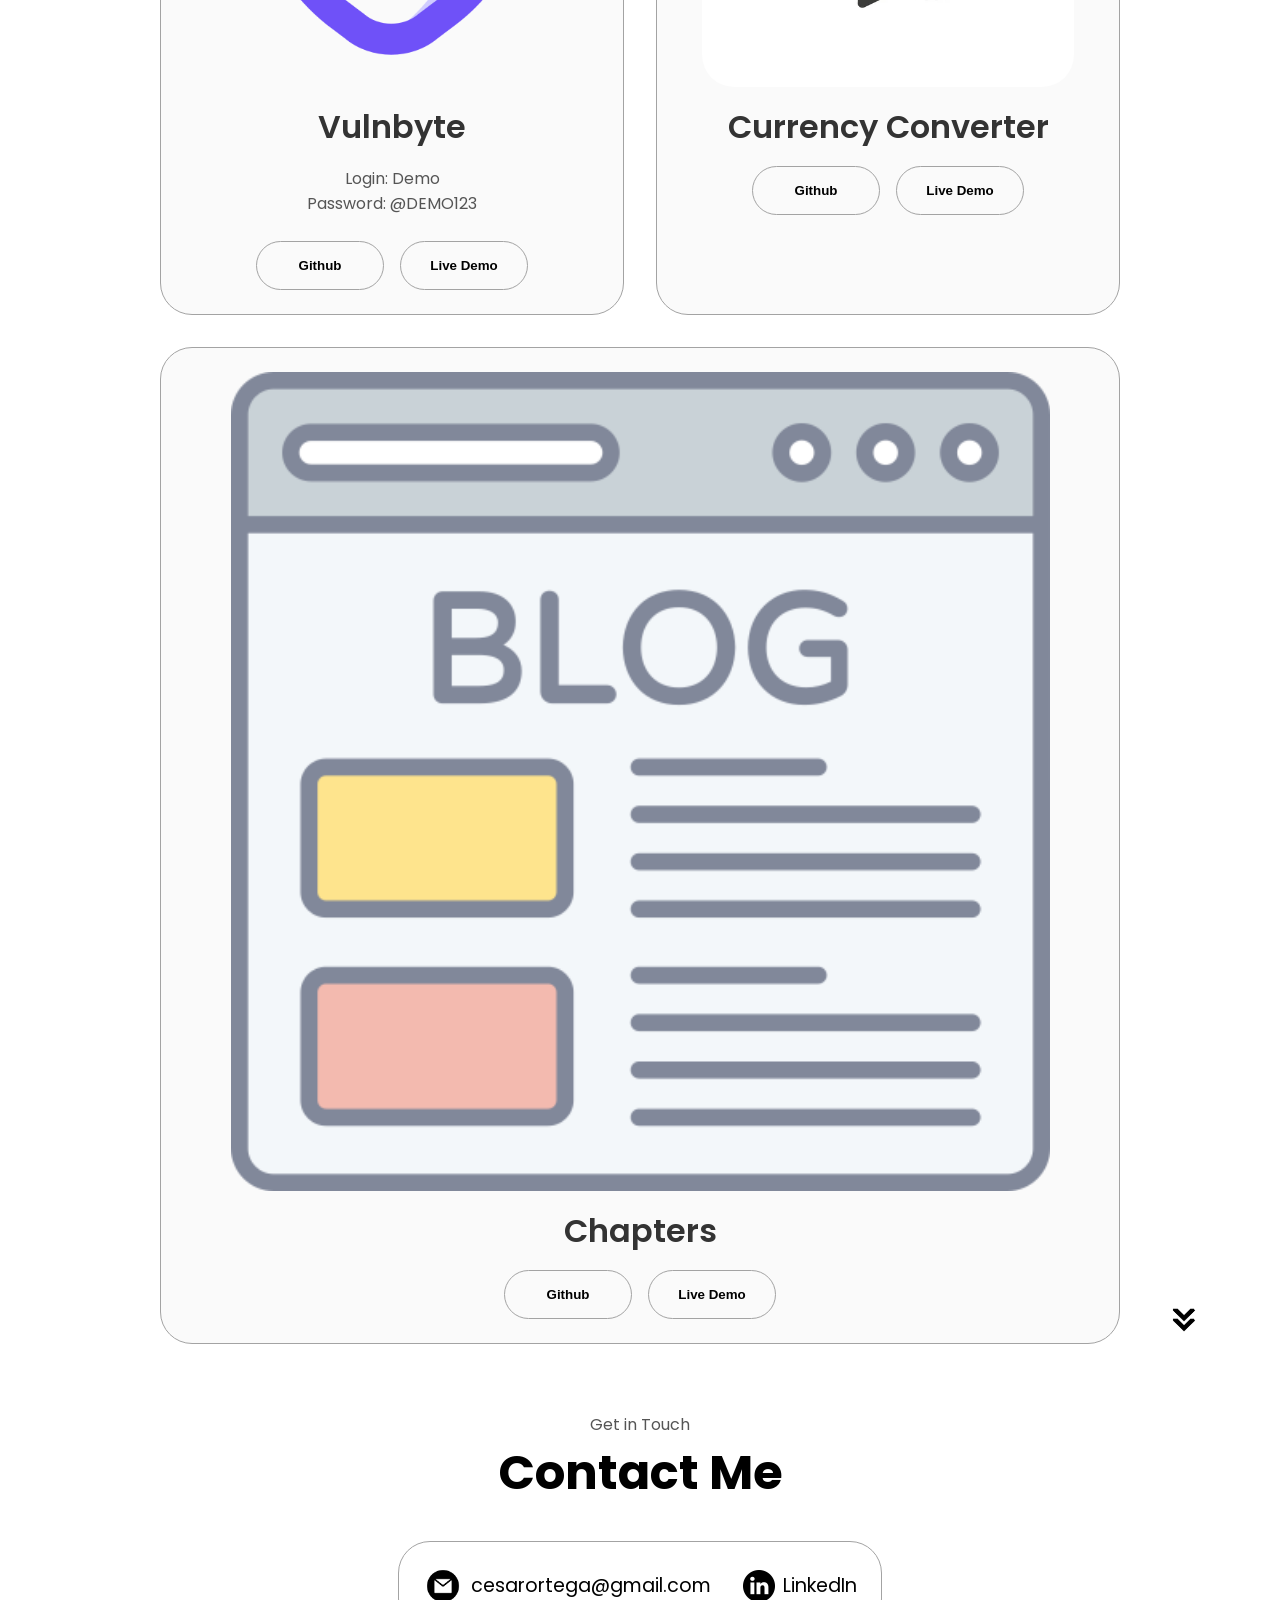
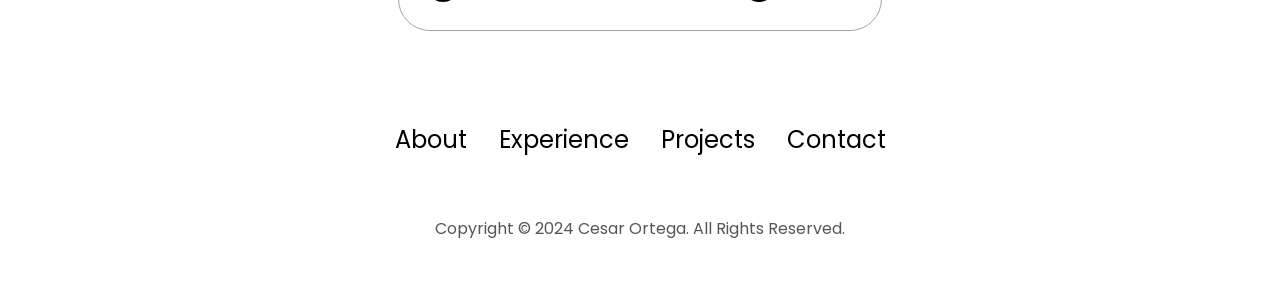
==== commit bba47964: "update" ====
--- a/portfolio/index.html
+++ b/portfolio/index.html
@@ -48,10 +48,10 @@
           <div class="section__text">
             <p class="section__text__p1">Hello, I'm Cesar</p>
             <h1 class="title">
-              <p class="centered-text">
-                <img src="https://readme-typing-svg.herokuapp.com?font=Fira+Code&color=00A1E4&width=450&height=30&lines=👋👋👋;Tech+Entrepreneur;CIS+Graduate;Aspiring+Business+Owner..;Building+For+Small+Businesses..;Let's+Connect+and+Collaborate!&center=true" alt="Typing Effect">
-              </p>
-            </h1>            
+                <p align="center">
+                    <img src="https://readme-typing-svg.herokuapp.com?font=Fira+Code&color=00A1E4&width=450&height=30&lines=👋👋👋;Tech+Entrepreneur;CIS+Graduate;Aspiring+Business+Owner..;Building+For+Small+Businesses..;Let's+Connect+and+Collaborate!&center=true" alt="Typing Effect">
+                </p>
+            </h1>
             <p class="section__text__p2"></p>
             <div class="btn-container">
           <button
@@ -296,16 +296,19 @@
           <div class="details-container color-container">
             <div class="article-container">
               <img
-                src="./assets/vulnbyte1.png"
+                src="./assets/shield.png"
                 alt="Project 1"
                 class="project-img"
               />
             </div>
             <h2 class="experience-sub-title project-title">Vulnbyte</h2>
+            <p class="section__text__p1">Login: Demo</p>
+            <p class="section__text__p1">Password: @DEMO123</p>
+            &nbsp;
             <div class="btn-container">
               <button
                 class="btn btn-color-2 project-btn"
-                onclick="location.href='https://github.com/cega-dev/vulnbyte'"
+                onclick="location.href='https://github.com/cega-dev/vulnbyte/tree/main'"
               >
                 Github
               </button>
--- a/portfolio/style.css
+++ b/portfolio/style.css
@@ -470,4 +470,36 @@
   }
 }
 
-
+/* Styling for the demo credentials block */
+.demo-credentials {
+  background-color: #fafafa;  /* Light background for contrast */
+  padding: 15px 20px;  /* Add some padding around the text */
+  margin-top: 20px;  /* Space from the rest of the content */
+  text-align: left;  /* Align text to the left */
+  max-width: 500px;  /* Limit the width to avoid stretching */
+  margin-left: auto;
+  margin-right: auto;  /* Center the block on the page */
+}
+
+/* Title for the project */
+.project-title {
+  text-align: center;
+  font-size: 2em;
+  color: #333;
+  margin-bottom: 15px;
+}
+
+/* Styling for each credential (login and password) */
+.demo-credentials p {
+  font-size: 1.1em;  /* Increase font size slightly */
+  color: #333;  /* Standard text color */
+  margin: 10px 0;  /* Add some space between each line */
+}
+
+/* Style for the actual login and password values */
+.credential-value {
+  font-family: 'Courier New', monospace;  /* Monospace font for a tech feel */
+  background-color: #e0e0e0;  /* Light gray background */
+  padding: 5px 10px;  /* Padding around the text */
+  color: #333;  /* Dark text for good contrast */
+}
--- a/portfolio/mediaqueries.css
+++ b/portfolio/mediaqueries.css
@@ -140,3 +140,36 @@
     margin: 0 auto;  /* Center the image within the paragraph */
   }
 }
+/* Styling for the demo credentials block */
+.demo-credentials {
+  background-color: #fafafa;  /* Light background for contrast */
+  padding: 15px 20px;  /* Add some padding around the text */
+  margin-top: 20px;  /* Space from the rest of the content */
+  text-align: left;  /* Align text to the left */
+  max-width: 500px;  /* Limit the width to avoid stretching */
+  margin-left: auto;
+  margin-right: auto;  /* Center the block on the page */
+}
+
+/* Title for the project */
+.project-title {
+  text-align: center;
+  font-size: 2em;
+  color: #333;
+  margin-bottom: 15px;
+}
+
+/* Styling for each credential (login and password) */
+.demo-credentials p {
+  font-size: 1.1em;  /* Increase font size slightly */
+  color: #333;  /* Standard text color */
+  margin: 10px 0;  /* Add some space between each line */
+}
+
+/* Style for the actual login and password values */
+.credential-value {
+  font-family: 'Courier New', monospace;  /* Monospace font for a tech feel */
+  background-color: #e0e0e0;  /* Light gray background */
+  padding: 5px 10px;  /* Padding around the text */
+  color: #333;  /* Dark text for good contrast */
+}
